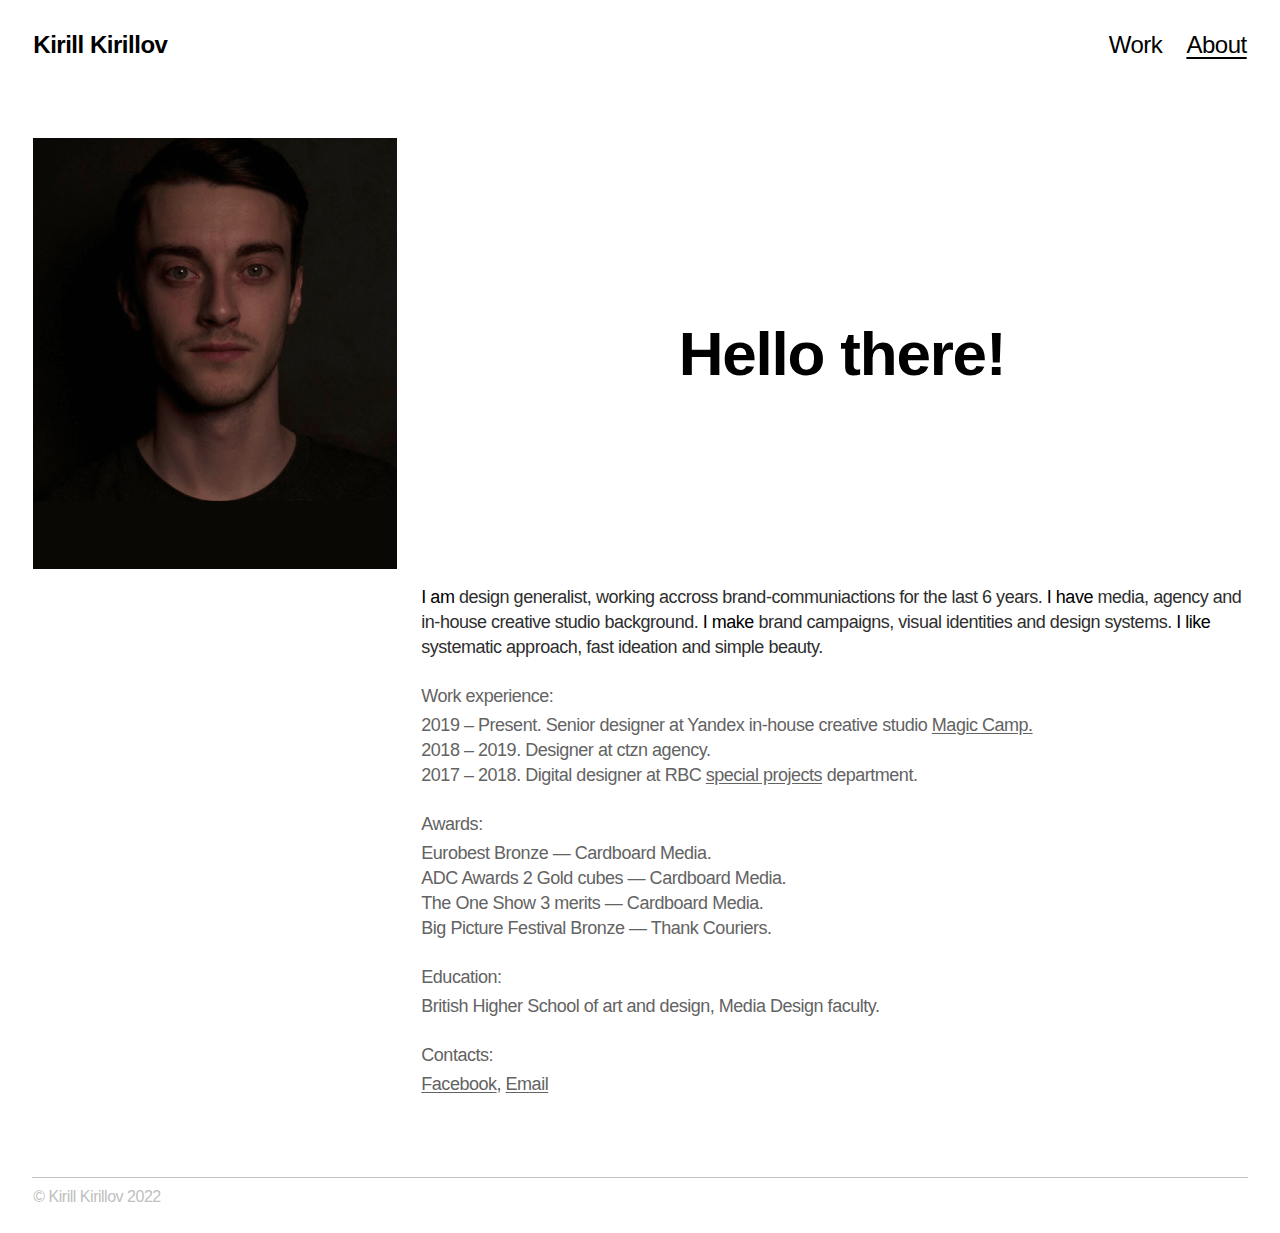
==== about.html @ 8ad7534c "About title fixed" ====
<!DOCTYPE html>
<head>
    <meta charset="UTF-8">
    <meta name="viewport" content="width=device-width, initial-scale=1.0">
    <title>About</title>
    <link rel="stylesheet" href="./style.css">
</head>

<html>
<!--menu-->  
  <div class="menu">  
    <div class="logo">
      <a href="./index.html"><h6>Kirill Kirillov</h6></a>
    </div>
    <ul class="list">
      <li class="work" style="list-style-type: none"><a href="./index.html" id="work">Work</a></li>
      <li class="about" style="list-style-type: none; text-decoration: underline;
      color: black; text-underline-offset: 0.25rem; font-weight: 500;">About</li>
    </ul>
  </div>

<!--content-->
<body>
  <div class="about">
  <div class="about-first">  
    <div class="about-photo">
      <img src="./about/photo.png" alt="Me">
  </div>
    <div class="about-header">
        <h1>Hello there!</h1>
    </div>
  </div>
    <div class="about-text">
        <p class="about-info"><span class="formal">I&nbsp;am</span> design generalist, working accross brand-communiactions for the last 6&nbsp;years. <span class="formal">I&nbsp;have</span> media, agency and in-house creative studio background. <span class="formal">I&nbsp;make</span> brand campaigns, visual identities and design systems. <span class="formal">I&nbsp;like</span> systematic approach, fast ideation and simple beauty.</p>
        <p class="formal-grey">Work experience:</p>
        <p class="about-formal"> 2019 – Present. Senior designer at Yandex in-house creative studio <a class="intext-link" target=”_blank” href="https://wearemagiccamp.com">Magic Camp.</a><br>
          2018 – 2019. Designer at ctzn agency.<br>
          2017 – 2018. Digital designer at RBC <a class="intext-link" target=”_blank” href="https://specialists.ru">special projects</a> department.</p>
        <p class="formal-grey">Awards:</p>
        <p class="about-formal">Eurobest Bronze — Cardboard Media.<br>
          ADC Awards&nbsp;2 Gold cubes — Cardboard Media.<br>
          The One Show 3&nbsp;merits — Cardboard Media.<br>
          Big Picture Festival Bronze — Thank Couriers.</p>
        <p class="formal-grey">Education:</p>
        <p class="about-formal">British Higher School of art and design, Media Design faculty.</p>
        <p class="formal-grey">Contacts:</p>
        <p class="about-formal"><a class="intext-link" target=”_blank” href="https://www.facebook.com/justfingers/">Facebook</a>, <a class="intext-link" href = "mailto: kirillov.k.322@gmail.com">Email</a></p>
    </div>
    <div class="about-photo-mobile">
      <img src="./about/photo.png" alt="me">
  </div>
  </div>
<!--footer-->
<hr color="#C0C0C0" size="0.05rem" width="96%"/>
<footer>
  <div class="footer">
    <h4>© Kirill Kirillov 2022</h4>
  </div>
</footer>
</html>
---- style.css ----
@import url('https://rsms.me/inter/inter.css');
html { font-family: 'Inter', sans-serif; }

html {
  font-size: 16px;
  font-family: Inter, sans-serif;
}
/*menu*/ 
.menu {
  display: flex;
  width: 96%;
  margin: 32px auto 80px auto;
}
.logo {
  display: flex;
  flex-flow: row;
  width: auto;
  height: auto;
}
.list {
  display: flex;
  flex-grow: 3;
  width: auto;
  height: auto;
  justify-content: flex-end;
  margin: auto;
}
.work {
  margin-right: 1.5rem;
}
h6 {
  font-size: 1.5rem;
  line-height: 1.6rem;
  font-weight: 600;
  margin: auto;
  letter-spacing: -0.03rem;
}
a, .work, .about {
  color: black;
  text-decoration: none;
  font-weight: 400;
  font-size: 1.5rem;
  line-height: 1.6rem;
  letter-spacing: -0.03rem;
}
a:hover {
  color: #9B9B9B;
}
/*.in-text {
  font-size: 1.125rem;
  line-height: 1.5625rem;
  color: #2e2e2e;
  letter-spacing: -0.03rem;
  font-weight: 400;
  text-decoration: underline;
}*/
/*first line*/
.first-line {
  display: flex;
  width: 96%;
  position: relative;
  margin: 2.5vw auto;
}
@media screen and (max-width: 1440px) {
  .project-1 img, .project-2 img {
    position: relative;
    height: 456px;
    -o-object-fit:cover;
       object-fit:cover;
    margin-bottom: 5px;
  }
  .project-1 h5, .project-1 .work-type, .project-2 h5, .project-2 .work-type {
    font-size: 1.1rem;
    line-height: 1.45rem;
  }
}
@media screen and (max-width: 1022px) {
   .first-line {
     display: block;
     position: relative;
     max-height: 80%;
   }
   .project-1, .project-2 {
     position: absolute;
     min-width: 100%;
     margin: 0px -15px 36px 0px;
   }
   .project-1 img, .project-2 img {
    min-width: 100%;
    height: 60vw;
    margin-bottom: 6px;
  }
  .menu {
    display: flex;
    width: 96%;
    margin: 24px auto 60px auto;
  }
  .work {
    margin-right: 1.1rem;
  }
  .logo, li {
    font-size: 1.4rem;
  }
}
@media screen and (max-width: 500px) {
  .menu {
    display: flex;
    width: 96%;
    margin: 20px auto 60px auto;
  }
  .work {
    margin-right: 0.9rem;
  }
  .logo {
    display: block;
    width: auto;
    height: auto;
  }
  .list {
    display: flex;
    justify-content: flex-end;
    padding-left: 0;
  }
  .project-1 img, .project-2 img {
    min-width: 100%;
    height: 85vw;
    margin-bottom: 4px;
  }
}
@media screen and (min-width: 2045px) {
  img {
    width: 100%;
    height: auto;
  }
}
/*main*/
.project-1 {
  position: relative;
  max-width: 50%;
  margin-right: 30px;
}
.project-2 {
  position: relative;
  max-width: 50%;
  margin-left: 0px;
}
img {
  max-width: 100%;
  height: auto;
}
h5 {
  font-size: 1.2rem;
  line-height: 1.6rem;
  font-weight: 400;
  color: #505050;
  margin: auto;
  letter-spacing: -0.03rem;
}
.work-type {
  font-size: 1.2rem;
  font-weight: 400;
  color: #c1c1c1;
  letter-spacing: -0.03rem;
}
/*footer*/
hr {
  margin-top: 80px;
}
.footer {
  display: flex;
  overflow: hidden;
  width: 96%;
  margin: auto;
}
h4 {
  font-size: 1rem;
  line-height: 1.4rem;
  font-weight: 400;
  letter-spacing: -0.03rem;
  color: #C0C0C0;
  margin: 0px 0px 16px 0px;
}

/*project*/
/*title*/
.first {
  max-height: 75vh;
  width: 96%;
  margin: auto auto 24px auto;
}
.header h1 {
  max-width: 600px;
  text-align: center;
  margin: 30vh auto 28vh auto;
}
h1 {
  font-size: 3.875rem;
  font-weight: 600;
  line-height: 3.875rem;
  letter-spacing: -0.075rem;
  color: black;
  margin: auto;
}
.info {
  font-size: 1.125rem;
  line-height: 1.5625rem;
  color: #2e2e2e;
  letter-spacing: -0.03rem;
  font-weight: 400;
  width: 60%;
  padding-right: 40px;
}
.role {
  display: flex;
}
.formal {
  width: 40%;
  font-size: 1.125rem;
  line-height: 1.5625rem;
  font-weight: 500;
  color: #000000;
  letter-spacing: -0.03rem;
}
.name {
  color: #2e2e2e;
  font-weight: 400;
}
@media screen and (max-width: 1022px) {
  .first {
    display: block;
    min-height: 100%;
    max-height: 100%;
  }
  .header {
    text-align: left;
    display: flex;
    flex-direction: column;
  }
  .header h1 {
    text-align: center;
    margin: 18vh auto 20vh auto;
  } 
  h1 {
    font-size: 3rem;
    font-weight: 600;
    line-height: 2.5rem;
    letter-spacing: -0.1rem;
    text-align: center;
    color: black;
    width: 96%;
    margin-bottom: 32%;
    }
  .info {
    font-size: 1.125rem;
    line-height: 1.5625rem;
    width: 100%;
    text-align: left;
    margin-bottom: 20px;
    padding-right: 0px;
    }
  .formal {
    font-size: 1.125rem;
    line-height: 1.5625rem;
    margin: auto auto 48px auto;
    text-align: left;
    max-width: 100%;
    min-width: 100%;
  }
  .role {
    font-size: 1.125rem;
    line-height: 1.5625rem;
    width: 100%;
    display: block;
    margin: auto;
  }
  .case-columns {
    display: flex;
    flex-direction: column;
    width: 96%;
    margin: auto;
  }
  .case-columns-1 {
    min-width: 100%;
    margin: auto auto 2vw auto;
  }
  .case-columns-2 {
    min-width: 100%;
    margin: auto;
  }
  .column-img {
    max-width: 100%;
    margin: auto;
  }
  .previous h2{
    margin: 10vw auto 24px auto;
  }
}
/*img*/
.background {
  background-color:black;
  border: 8px solid black;
  width: 100%;
  margin-left: -8px;
  overflow-x: hidden;
}
.case {
  width: 96%;
  display: block;
  margin: 2vw auto;
  font-size: 0;
}
video {
  width: 100%;
}
.row-img {
  margin: auto;
}
.case-columns {
  display: flex;
  width: 96%;
  margin: 2vw auto;
}
.case-columns-1 {
  position: relative;
  max-width: 50%;
  margin-right: 2vw;
}
.case-columns-2 {
  position: relative;
  max-width: 50%;
}
.column-img {
  max-width: 100%;
  display: block;
  margin: auto;
}
.caption {
  font-size: 1rem;
  line-height: 1.25rem;
  margin: 0.5vw auto auto auto;
  letter-spacing: -0.02rem;
  color: #999999;
}
.case-text img {
  margin-bottom: 25vw;
}
.previous {
  display: block;
  width: 96%;
  margin: 120px auto auto;
}
h2 {
  font-size: 2rem;
  font-weight: 500;
  letter-spacing: -0.05rem;
  margin: 10vw auto auto auto;
}
@media screen and (max-width: 1022px) {
  .caption {
    margin: 0.5vw auto auto auto;
  }
}
@media screen and (max-width: 600px) {
  h1 {
    font-size: 2.5rem;
  }
  .caption {
    font-size: 1rem;
    line-height: 1.25rem;
    font-weight: 400;
    margin: 1.2vw auto auto auto;
  }
  .case-columns {
    display: flex;
    width: 96%;
    margin: 5vw auto;
  }
  .case-columns-1 {
    margin: auto auto 5vw auto;
  }
  .case {
    margin: 5vw auto;
  }
}
/*link*/
.card-link:hover h5 {
  color: black;
  transition-duration: 300ms;
  -webkit-animation-timing-function: ease-in-out;
          animation-timing-function: ease-in-out;
  }
.card-link:hover .work-type {
    color: #aaaaaa;
    transition-duration: 300ms;
    -webkit-animation-timing-function: ease-in-out;
            animation-timing-function: ease-in-out;
}
/*about*/
.about-first {
  width: 96%;
  display: flex;
  margin: auto
}
.about-photo {
  display: block;
  max-width: 30%;
  padding-right: 40px;
  line-height: 0px;
}
.about-header {
  display: block;
  max-width: 70%;
  margin: auto;
}
.about-header h1 {
  max-width: 800px;
  text-align: center;
  margin: auto;
}
.about-text {
  width: 96%;
  display: block;
  margin: auto;
  padding-top: 16px;
}
.about-info {
  max-width: 70%;
  margin: auto auto auto 30%;
  padding-left: 24px;
  font-size: 1.125rem;
  line-height: 1.5625rem;
  color: #2e2e2e;
  letter-spacing: -0.03rem;
  font-weight: 400;
}
.about-formal {
  max-width: 70%;
  margin: auto auto auto 30%;
  padding-left: 24px;
  font-size: 1.125rem;
  line-height: 1.5625rem;
  color: #636363;
  letter-spacing: -0.03rem;
  font-weight: 400;
}
.formal-grey {
  max-width: 70%;
  margin: auto auto auto 30%;
  padding-left: 24px;
  padding-top: 24px;
  padding-bottom: 4px;
  font-size: 1.125rem;
  line-height: 1.5625rem;
  font-weight: 500;
  color: #636363;
  letter-spacing: -0.03rem;
}
.intext-link {
  font-size: 1.125rem;
  line-height: 1.5625rem;
  color: #636363;
  letter-spacing: -0.03rem;
  font-weight: 400;
  text-decoration: underline;
  text-underline-offset: 0.1rem;
}
.about-photo-mobile {
  display: none;
}
@media screen and (max-width: 1022px) {
  .about-header h1 {
    width: 400px;
  }
}
@media screen and (max-width: 1022px) {
  .about-first {
    display: flex;
    margin: auto;
    width: 96%;
  }
  .about-photo {
    max-width: 40%;
    padding-right: 24px;
  }
  .about-header {
    display: block;
    margin: auto;
  }
  .about-header h1 {
    max-width: 300px;
    text-align: center;
    margin: auto;
  }
  .about-info, .about-formal, .formal-grey {
    max-width: 100%;
    margin: auto;
    padding-left: 0px;
  }
}
@media screen and (max-width: 750px) {
  .about-first {
    flex-direction: column;
    margin: auto;
    width: 96%;
  }
  .about-photo {
    display: none;
  }
  .about-photo-mobile {
    display: block;
    max-width: 96%;
    margin: auto;
    padding-top: 32px;
  }
  .about-text {
    padding-top: 0px;
  }
  .about-header {
    display: block;
    max-width: 100%;
    margin: 18vh auto 20vh auto;
    order: 0;
    padding-bottom: 18px;
  }
  .about-header h1 {
    text-align: center;
    width: 300px;
    margin: 0%;
  }
  .about-info, .about-formal, .formal-grey {
    max-width: 100%;
    margin: auto;
    padding-left: 0px;
  }
}
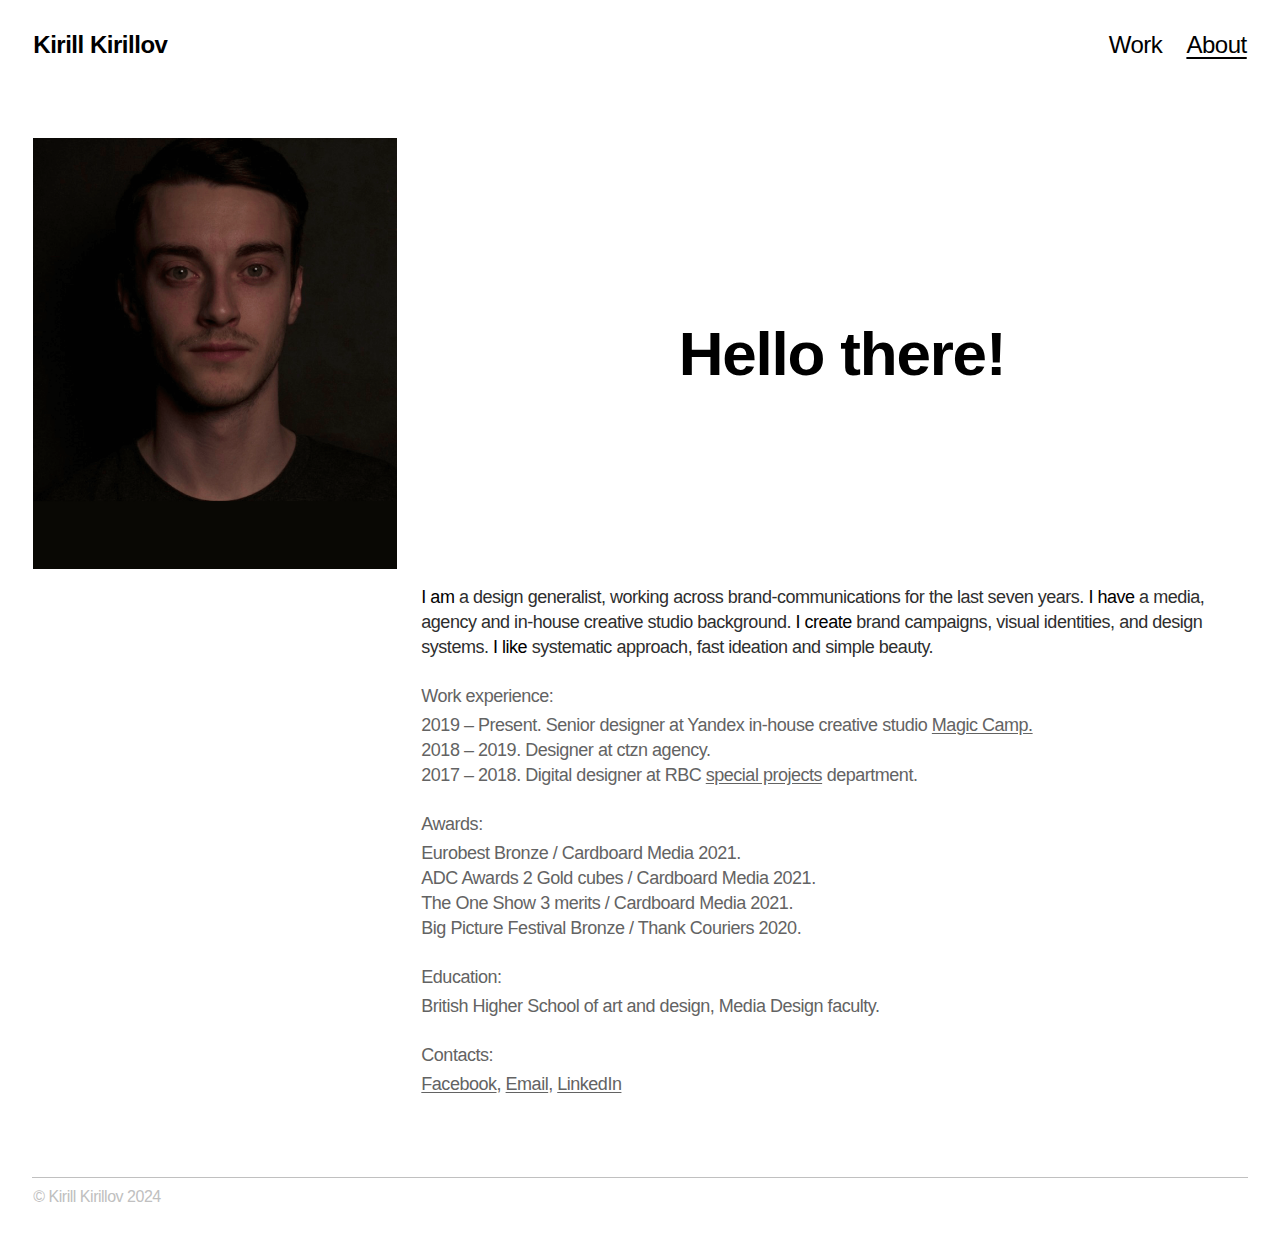
==== commit 995dbfe2: "Typo fixed on about page" ====
--- a/about.html
+++ b/about.html
@@ -2,7 +2,7 @@
 <head>
     <meta charset="UTF-8">
     <meta name="viewport" content="width=device-width, initial-scale=1.0">
-    <title>About</title>
+    <title>About • Kirill Kirillov</title>
     <link rel="stylesheet" href="./style.css">
 </head>
 
@@ -10,10 +10,10 @@
 <!--menu-->  
   <div class="menu">  
     <div class="logo">
-      <a href="./index.html"><h6>Kirill Kirillov</h6></a>
+      <a href="https://kirill-k.com"><h6>Kirill Kirillov</h6></a>
     </div>
     <ul class="list">
-      <li class="work" style="list-style-type: none"><a href="./index.html" id="work">Work</a></li>
+      <li class="work" style="list-style-type: none"><a href="https://kirill-k.com" id="work">Work</a></li>
       <li class="about" style="list-style-type: none; text-decoration: underline;
       color: black; text-underline-offset: 0.25rem; font-weight: 500;">About</li>
     </ul>
@@ -31,20 +31,20 @@
     </div>
   </div>
     <div class="about-text">
-        <p class="about-info"><span class="formal">I&nbsp;am</span> design generalist, working accross brand-communiactions for the last 6&nbsp;years. <span class="formal">I&nbsp;have</span> media, agency and in-house creative studio background. <span class="formal">I&nbsp;make</span> brand campaigns, visual identities and design systems. <span class="formal">I&nbsp;like</span> systematic approach, fast ideation and simple beauty.</p>
+        <p class="about-info"><span class="formal">I&nbsp;am</span> a&nbsp;design generalist, working across brand-communications for the last seven&nbsp;years. <span class="formal">I&nbsp;have</span> a&nbsp;media, agency and in-house creative studio background. <span class="formal">I&nbsp;create</span> brand campaigns, visual identities, and design systems. <span class="formal">I&nbsp;like</span> systematic approach, fast ideation and simple beauty.</p>
         <p class="formal-grey">Work experience:</p>
         <p class="about-formal"> 2019 – Present. Senior designer at Yandex in-house creative studio <a class="intext-link" target=”_blank” href="https://wearemagiccamp.com">Magic Camp.</a><br>
           2018 – 2019. Designer at ctzn agency.<br>
           2017 – 2018. Digital designer at RBC <a class="intext-link" target=”_blank” href="https://specialists.ru">special projects</a> department.</p>
         <p class="formal-grey">Awards:</p>
-        <p class="about-formal">Eurobest Bronze — Cardboard Media.<br>
-          ADC Awards&nbsp;2 Gold cubes — Cardboard Media.<br>
-          The One Show 3&nbsp;merits — Cardboard Media.<br>
-          Big Picture Festival Bronze — Thank Couriers.</p>
+        <p class="about-formal">Eurobest Bronze / Cardboard Media 2021.<br>
+          ADC Awards&nbsp;2 Gold cubes / Cardboard Media 2021.<br>
+          The One Show 3&nbsp;merits / Cardboard Media 2021.<br>
+          Big Picture Festival Bronze / Thank Couriers 2020.</p>
         <p class="formal-grey">Education:</p>
         <p class="about-formal">British Higher School of art and design, Media Design faculty.</p>
         <p class="formal-grey">Contacts:</p>
-        <p class="about-formal"><a class="intext-link" target=”_blank” href="https://www.facebook.com/justfingers/">Facebook</a>, <a class="intext-link" href = "mailto: kirillov.k.322@gmail.com">Email</a></p>
+        <p class="about-formal"><a class="intext-link" target=”_blank” href="https://www.facebook.com/justfingers/">Facebook</a>, <a class="intext-link" href = "mailto: kirillov.k.322@gmail.com">Email</a>, <a class="intext-link" target=”_blank” href = "https://linkedin.com/in/kirill-kirillov-64566a90">LinkedIn</a></p>
     </div>
     <div class="about-photo-mobile">
       <img src="./about/photo.png" alt="me">
@@ -54,7 +54,7 @@
 <hr color="#C0C0C0" size="0.05rem" width="96%"/>
 <footer>
   <div class="footer">
-    <h4>© Kirill Kirillov 2022</h4>
+    <h4>© Kirill Kirillov 2024</h4>
   </div>
 </footer>
 </html>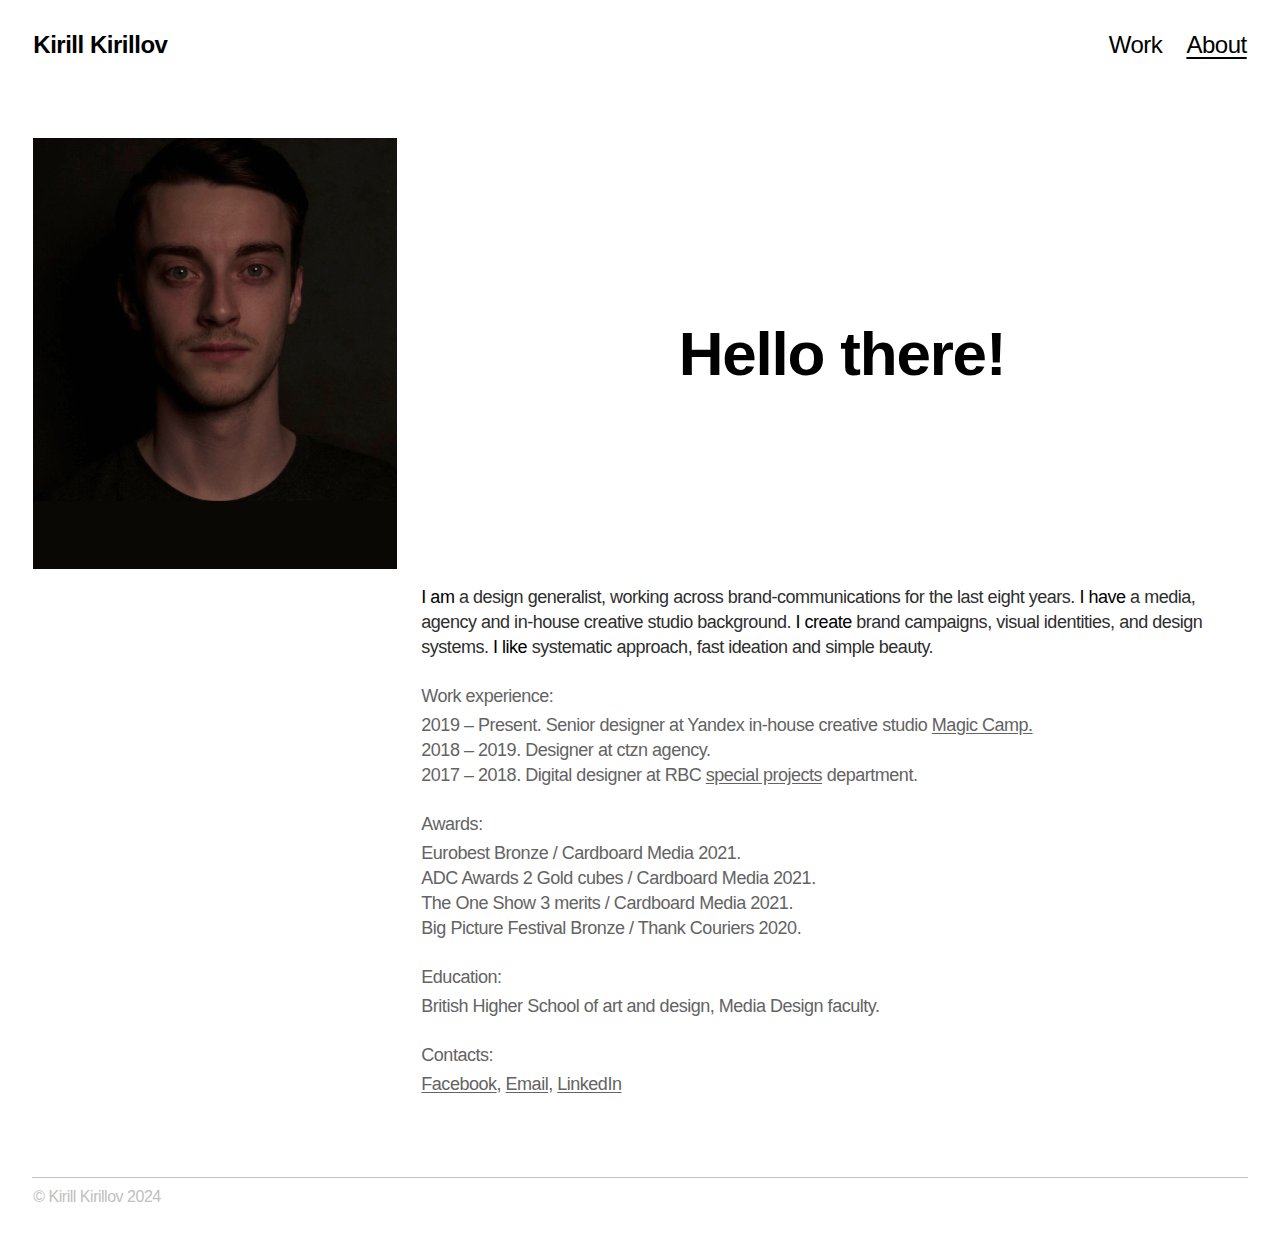
==== commit 2bf6c5ea: "Years of experience have changed" ====
--- a/about.html
+++ b/about.html
@@ -31,7 +31,7 @@
     </div>
   </div>
     <div class="about-text">
-        <p class="about-info"><span class="formal">I&nbsp;am</span> a&nbsp;design generalist, working across brand-communications for the last seven&nbsp;years. <span class="formal">I&nbsp;have</span> a&nbsp;media, agency and in-house creative studio background. <span class="formal">I&nbsp;create</span> brand campaigns, visual identities, and design systems. <span class="formal">I&nbsp;like</span> systematic approach, fast ideation and simple beauty.</p>
+        <p class="about-info"><span class="formal">I&nbsp;am</span> a&nbsp;design generalist, working across brand-communications for the last eight&nbsp;years. <span class="formal">I&nbsp;have</span> a&nbsp;media, agency and in-house creative studio background. <span class="formal">I&nbsp;create</span> brand campaigns, visual identities, and design systems. <span class="formal">I&nbsp;like</span> systematic approach, fast ideation and simple beauty.</p>
         <p class="formal-grey">Work experience:</p>
         <p class="about-formal"> 2019 – Present. Senior designer at Yandex in-house creative studio <a class="intext-link" target=”_blank” href="https://wearemagiccamp.com">Magic Camp.</a><br>
           2018 – 2019. Designer at ctzn agency.<br>
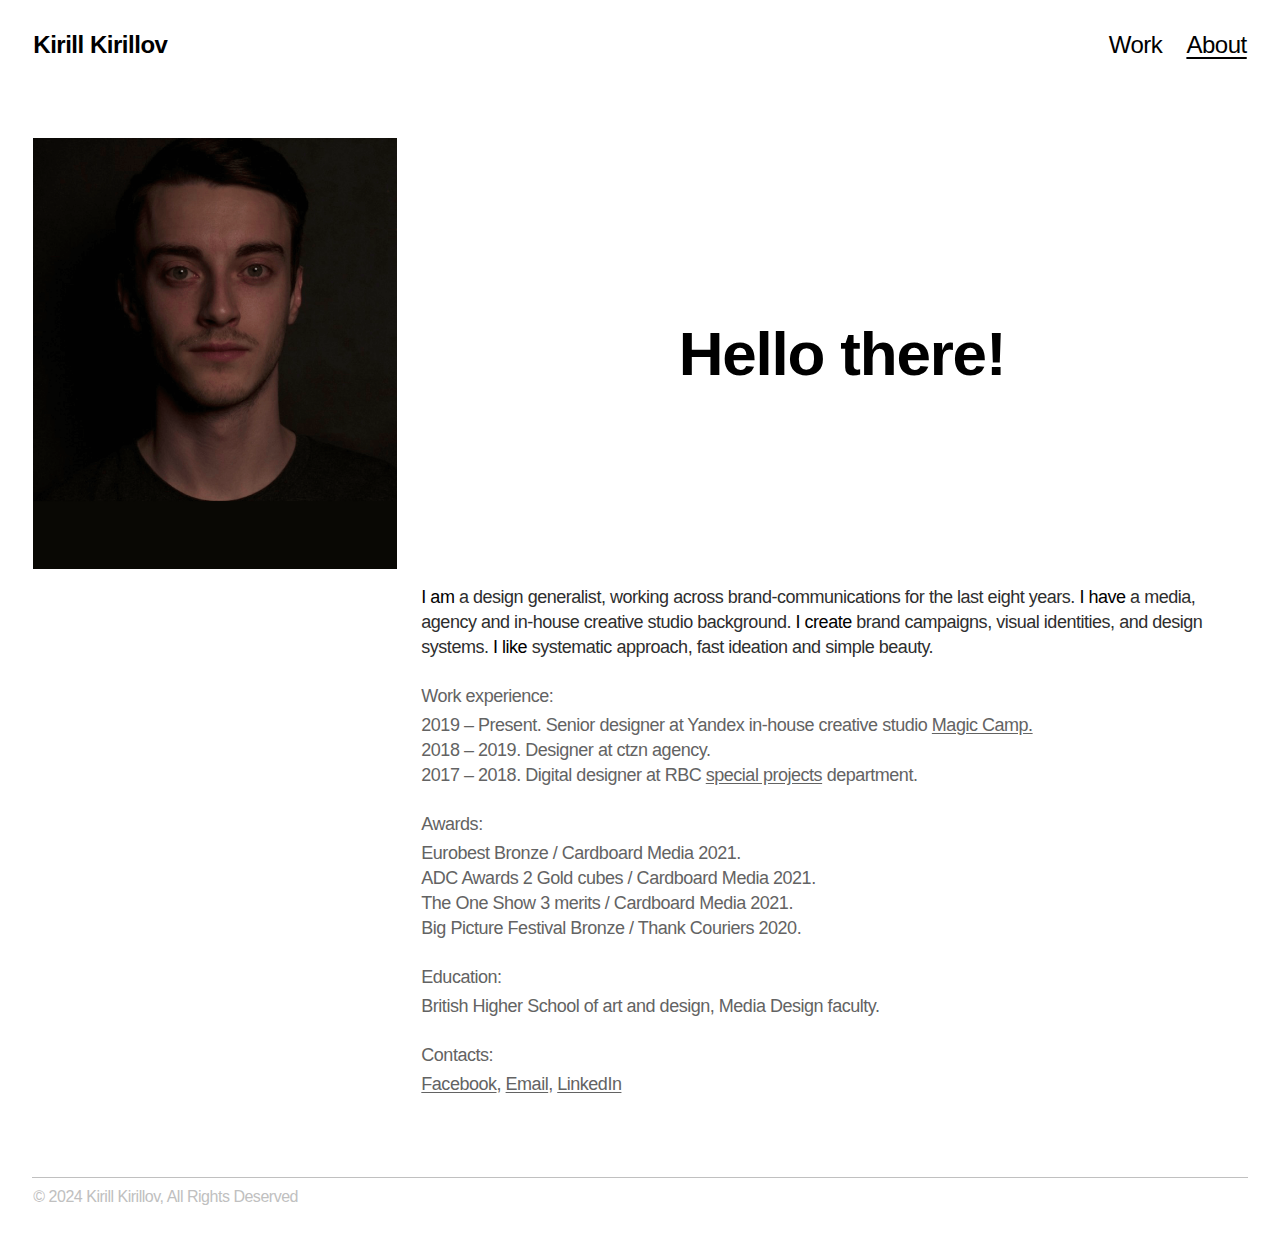
==== commit 3505f615: "All Rights Deserved added" ====
--- a/about.html
+++ b/about.html
@@ -54,7 +54,7 @@
 <hr color="#C0C0C0" size="0.05rem" width="96%"/>
 <footer>
   <div class="footer">
-    <h4>© Kirill Kirillov 2024</h4>
+    <h4>© 2024 Kirill Kirillov, All Rights Deserved </h4>
   </div>
 </footer>
 </html>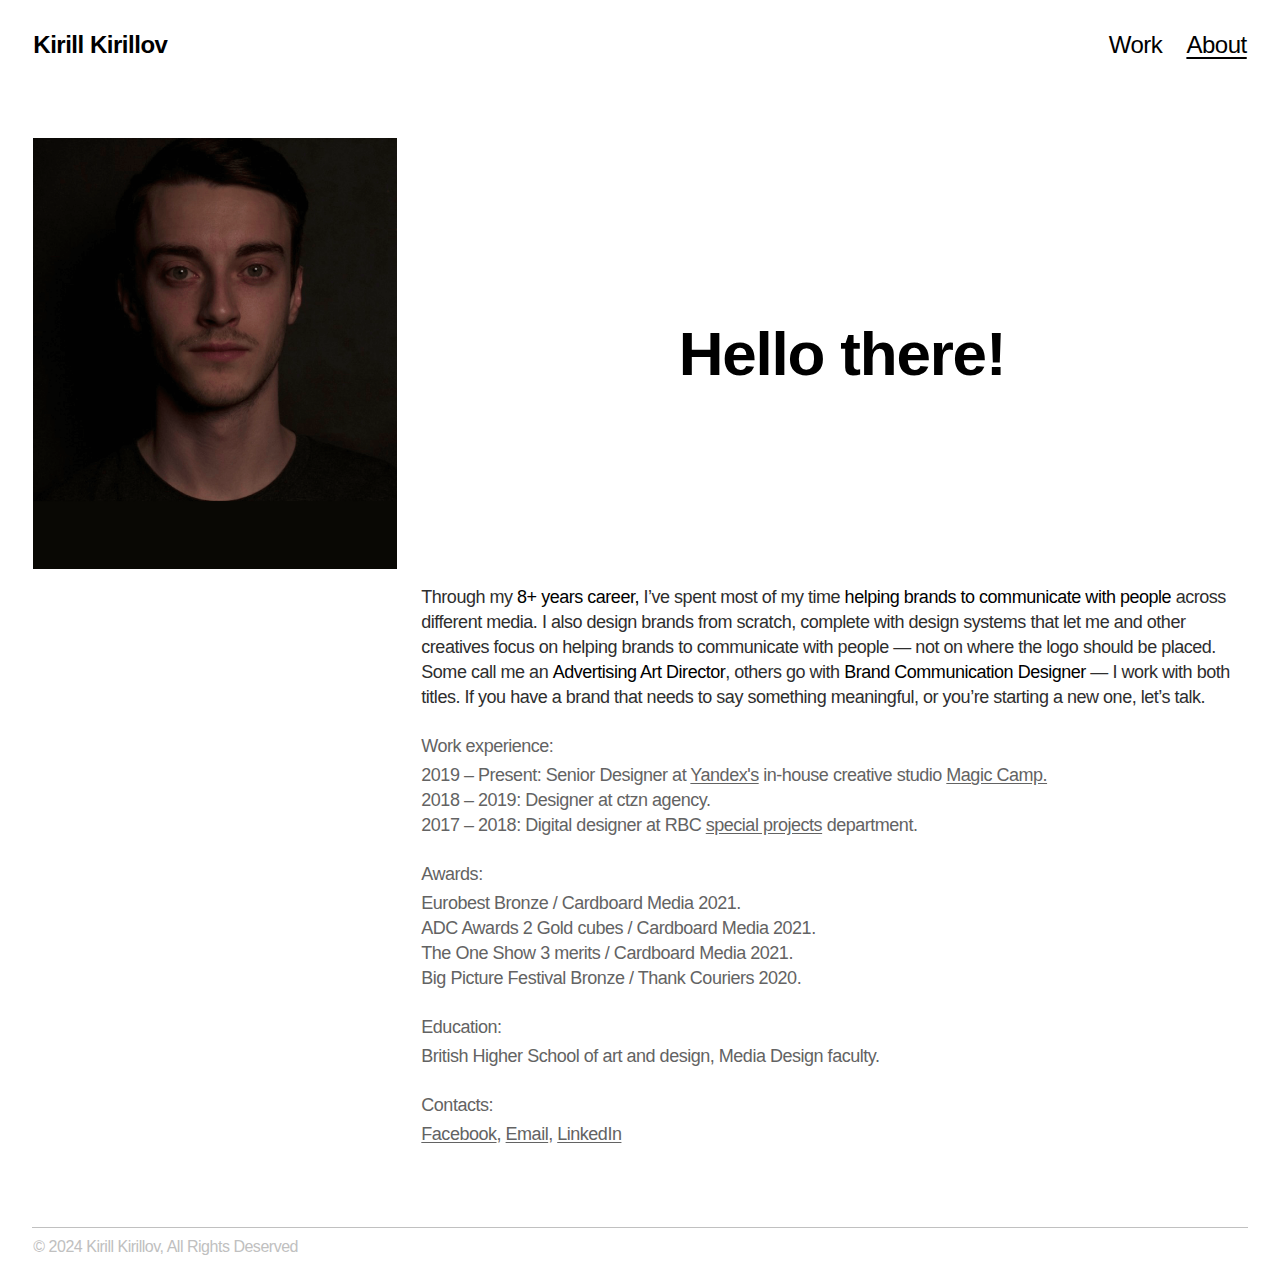
==== commit 43b9bbd3: "About page text changed" ====
--- a/about.html
+++ b/about.html
@@ -31,11 +31,11 @@
     </div>
   </div>
     <div class="about-text">
-        <p class="about-info"><span class="formal">I&nbsp;am</span> a&nbsp;design generalist, working across brand-communications for the last eight&nbsp;years. <span class="formal">I&nbsp;have</span> a&nbsp;media, agency and in-house creative studio background. <span class="formal">I&nbsp;create</span> brand campaigns, visual identities, and design systems. <span class="formal">I&nbsp;like</span> systematic approach, fast ideation and simple beauty.</p>
+        <p class="about-info">Through my&nbsp;<span class="formal">8+&nbsp;years career,</span> I&rsquo;ve spent most of&nbsp;my&nbsp;time <span class="formal">helping brands to&nbsp;communicate with people</span> across different media. I&nbsp;also design brands from scratch, complete with design systems that let me&nbsp;and other creatives focus on&nbsp;helping brands to&nbsp;communicate with people&nbsp;&mdash; not on&nbsp;where the logo should be&nbsp;placed. Some call me&nbsp;an&nbsp;<span class="formal">Advertising Art Director</span>, others go&nbsp;with <span class="formal">Brand Communication Designer</span>&nbsp;&mdash; I&nbsp;work with both titles. If&nbsp;you have a&nbsp;brand that needs to&nbsp;say something meaningful, or&nbsp;you&rsquo;re starting a&nbsp;new one, let&rsquo;s talk.
         <p class="formal-grey">Work experience:</p>
-        <p class="about-formal"> 2019 – Present. Senior designer at Yandex in-house creative studio <a class="intext-link" target=”_blank” href="https://wearemagiccamp.com">Magic Camp.</a><br>
-          2018 – 2019. Designer at ctzn agency.<br>
-          2017 – 2018. Digital designer at RBC <a class="intext-link" target=”_blank” href="https://specialists.ru">special projects</a> department.</p>
+        <p class="about-formal"> 2019 – Present: Senior Designer at <a class="intext-link" target=”_blank” href="https://yandex.com/company/">Yandex's</a> in-house creative studio <a class="intext-link" target=”_blank” href="https://wearemagiccamp.com">Magic Camp.</a><br>
+          2018 – 2019: Designer at ctzn agency.<br>
+          2017 – 2018: Digital designer at RBC <a class="intext-link" target=”_blank” href="https://specialists.ru">special projects</a> department.</p>
         <p class="formal-grey">Awards:</p>
         <p class="about-formal">Eurobest Bronze / Cardboard Media 2021.<br>
           ADC Awards&nbsp;2 Gold cubes / Cardboard Media 2021.<br>
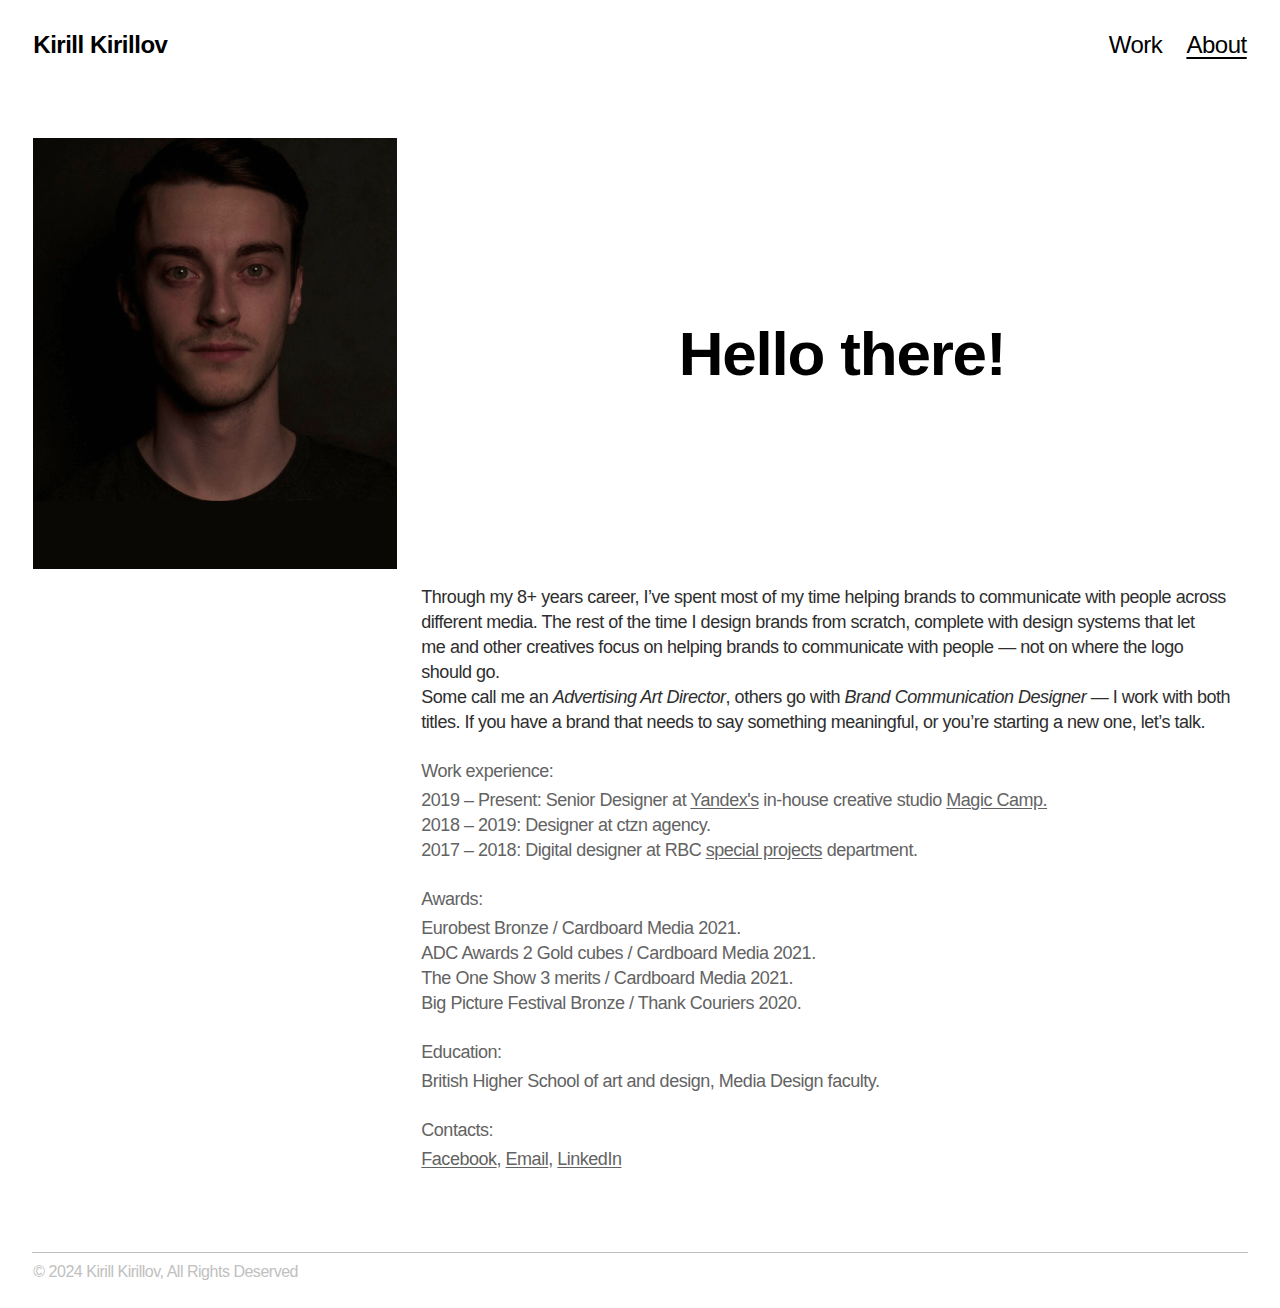
==== commit 1ff41bb4: "About page text changed" ====
--- a/about.html
+++ b/about.html
@@ -31,7 +31,7 @@
     </div>
   </div>
     <div class="about-text">
-        <p class="about-info">Through my&nbsp;<span class="formal">8+&nbsp;years career,</span> I&rsquo;ve spent most of&nbsp;my&nbsp;time <span class="formal">helping brands to&nbsp;communicate with people</span> across different media. I&nbsp;also design brands from scratch, complete with design systems that let me&nbsp;and other creatives focus on&nbsp;helping brands to&nbsp;communicate with people&nbsp;&mdash; not on&nbsp;where the logo should be&nbsp;placed. Some call me&nbsp;an&nbsp;<span class="formal">Advertising Art Director</span>, others go&nbsp;with <span class="formal">Brand Communication Designer</span>&nbsp;&mdash; I&nbsp;work with both titles. If&nbsp;you have a&nbsp;brand that needs to&nbsp;say something meaningful, or&nbsp;you&rsquo;re starting a&nbsp;new one, let&rsquo;s talk.
+        <p class="about-info">Through my&nbsp;8+&nbsp;years career, I&rsquo;ve spent most of&nbsp;my&nbsp;time helping brands to&nbsp;communicate with people across different media. The rest of&nbsp;the time&nbsp;I design brands from scratch, complete with design systems that let me&nbsp;and other creatives focus on&nbsp;helping brands to&nbsp;communicate with people&nbsp;&mdash; not on&nbsp;where the logo should&nbsp;go.</p> <p class="about-info">Some call me&nbsp;an&nbsp;<i>Advertising Art Director</i>, others go&nbsp;with <i>Brand Communication Designer</i>&nbsp;&mdash; I&nbsp;work with both titles. If&nbsp;you have a&nbsp;brand that needs to&nbsp;say something meaningful, or&nbsp;you&rsquo;re starting a&nbsp;new one, let&rsquo;s talk.</p>
         <p class="formal-grey">Work experience:</p>
         <p class="about-formal"> 2019 – Present: Senior Designer at <a class="intext-link" target=”_blank” href="https://yandex.com/company/">Yandex's</a> in-house creative studio <a class="intext-link" target=”_blank” href="https://wearemagiccamp.com">Magic Camp.</a><br>
           2018 – 2019: Designer at ctzn agency.<br>
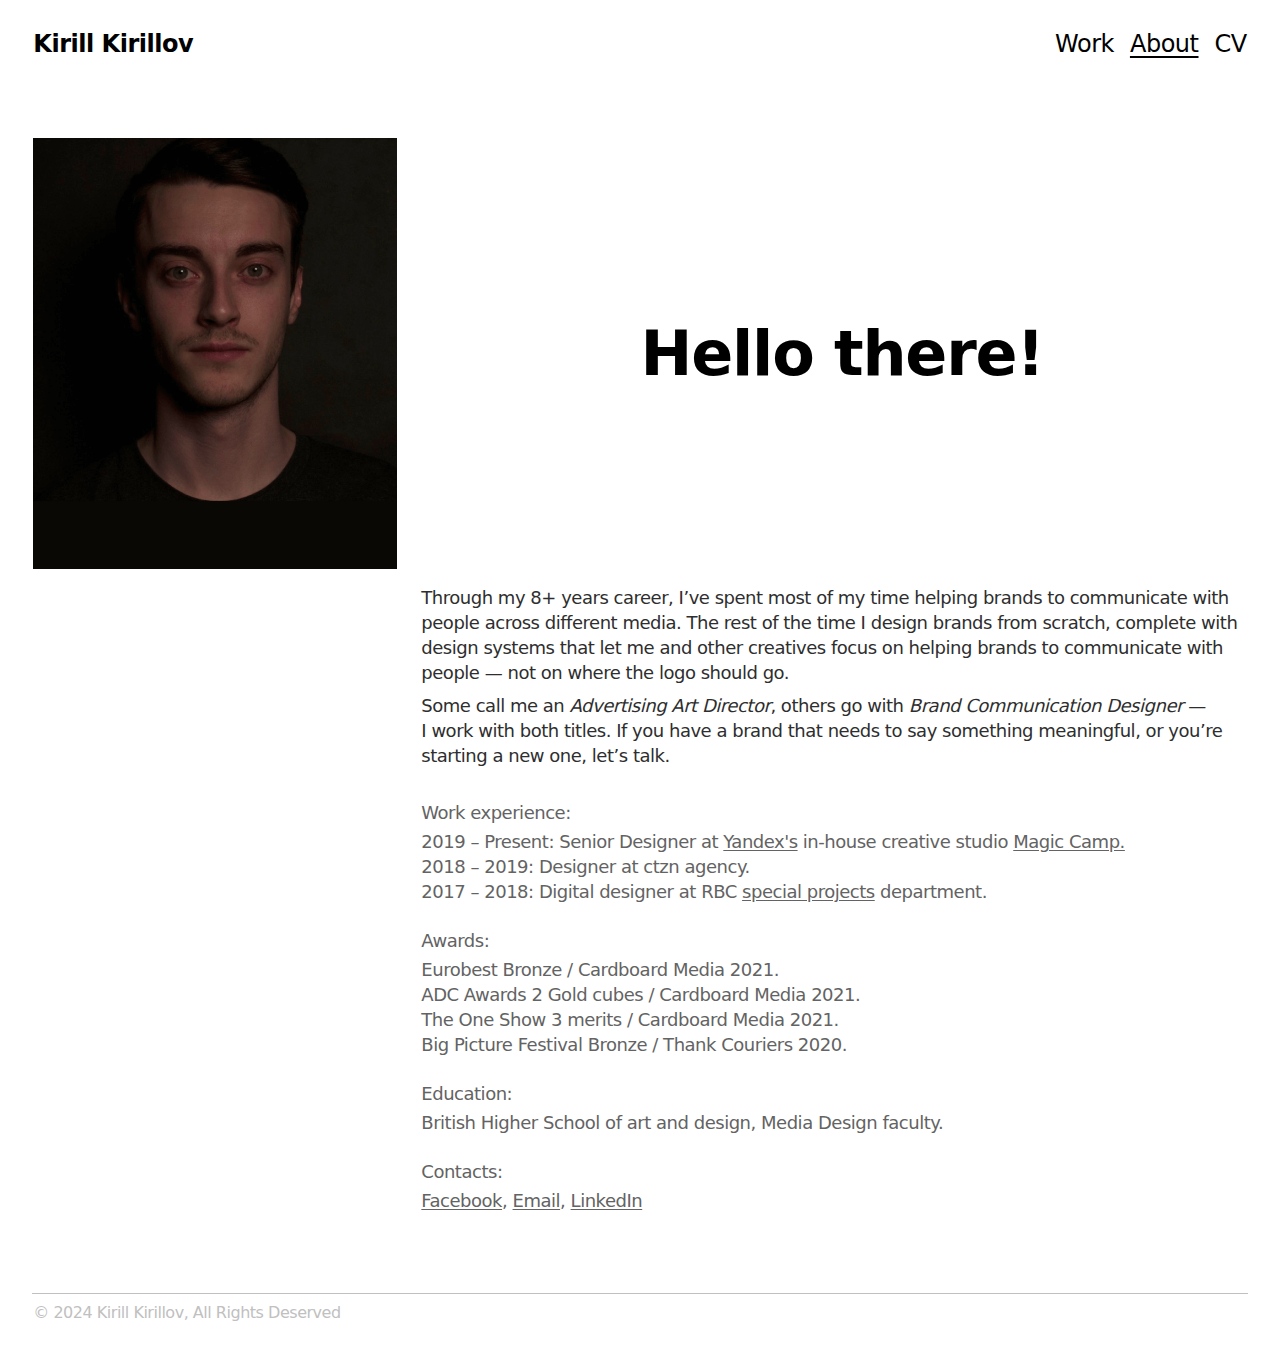
==== commit f4a8ee41: "CV added" ====
--- a/about.html
+++ b/about.html
@@ -16,6 +16,7 @@
       <li class="work" style="list-style-type: none"><a href="https://kirill-k.com" id="work">Work</a></li>
       <li class="about" style="list-style-type: none; text-decoration: underline;
       color: black; text-underline-offset: 0.25rem; font-weight: 500;">About</li>
+      <li class="CV" style="list-style-type: none;"><a href="https://drive.google.com/file/d/12nTX0jCwgMtki9LpaQpXJ-VzfFQsBb8d/view">CV</a></li>
     </ul>
   </div>
 
--- a/style.css
+++ b/style.css
@@ -1,9 +1,10 @@
-@import url('https://rsms.me/inter/inter.css');
-html { font-family: 'Inter', sans-serif; }
+/*@import url('https://rsms.me/inter/inter.css');
+html { font-family: 'Inter', sans-serif; }*/
+html { font-family: -apple-system, system-ui, BlinkMacSystemFont, "Segoe UI", Roboto , "Helvetica Neue" , Arial , sans-serif; }
 
 html {
   font-size: 16px;
-  font-family: Inter, sans-serif;
+  /*font-family: Inter, sans-serif;*/
 }
 /*menu*/ 
 .menu {
@@ -26,7 +27,10 @@
   margin: auto;
 }
 .work {
-  margin-right: 1.5rem;
+  margin-right: 1rem;
+}
+.CV {
+    margin-left: 1rem;
 }
 h6 {
   font-size: 1.5rem;
@@ -432,6 +436,7 @@
   color: #2e2e2e;
   letter-spacing: -0.03rem;
   font-weight: 400;
+  margin-bottom: 0.5rem
 }
 .about-formal {
   max-width: 70%;
@@ -496,6 +501,9 @@
     margin: auto;
     padding-left: 0px;
   }
+  .about-info {
+    margin-bottom: 0.5rem
+  }
 }
 @media screen and (max-width: 750px) {
   .about-first {
@@ -532,4 +540,7 @@
     margin: auto;
     padding-left: 0px;
   }
+  .about-info {
+    margin-bottom: 0.5rem
+  }
 }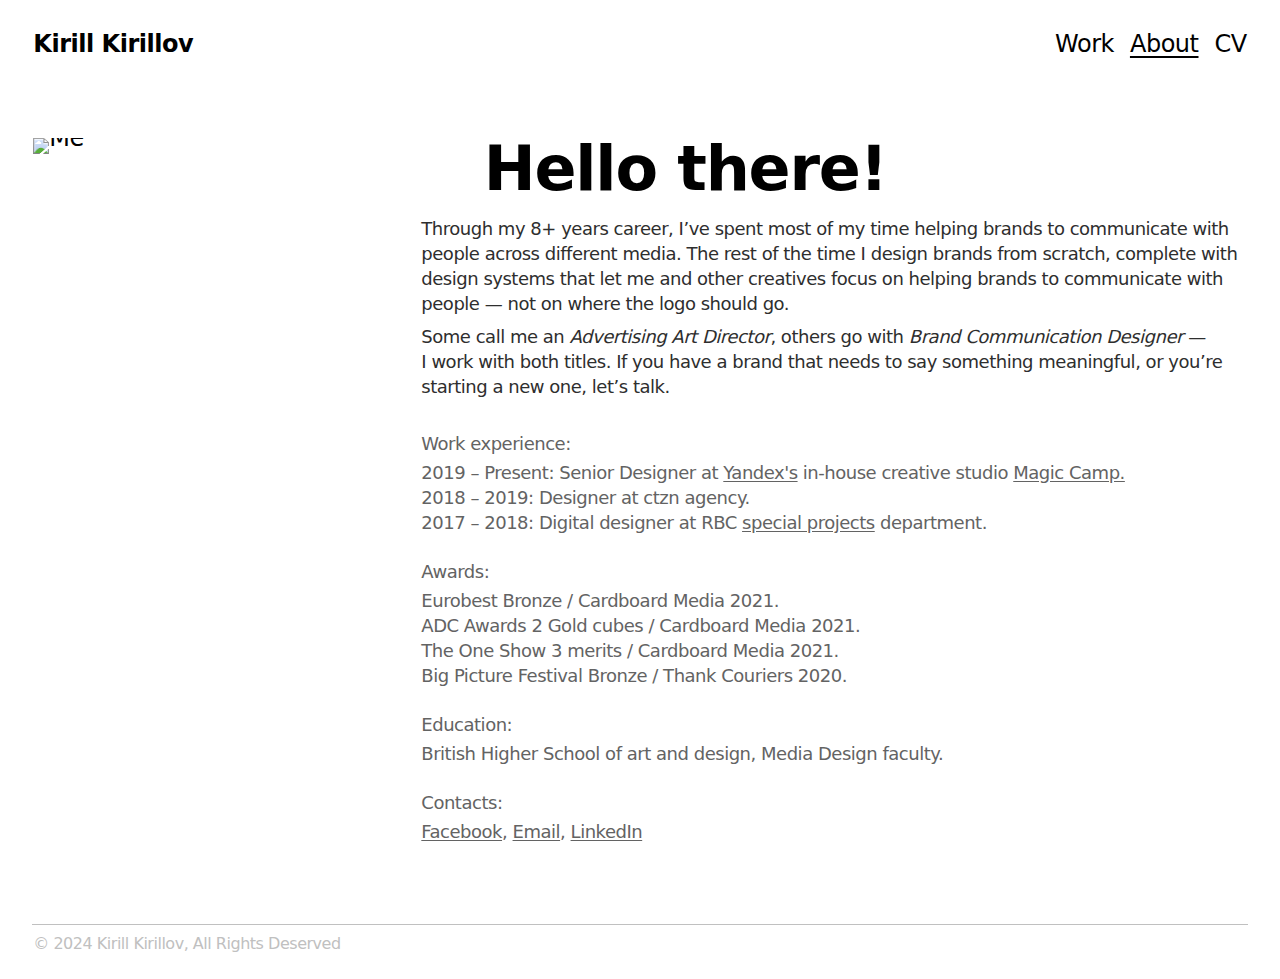
==== commit 8eb088c6: "about mobile photo fixed" ====
--- a/about.html
+++ b/about.html
@@ -16,7 +16,7 @@
       <li class="work" style="list-style-type: none"><a href="https://kirill-k.com" id="work">Work</a></li>
       <li class="about" style="list-style-type: none; text-decoration: underline;
       color: black; text-underline-offset: 0.25rem; font-weight: 500;">About</li>
-      <li class="CV" style="list-style-type: none;"><a href="https://drive.google.com/file/d/12nTX0jCwgMtki9LpaQpXJ-VzfFQsBb8d/view">CV</a></li>
+      <li class="CV" style="list-style-type: none;"><a href="https://drive.google.com/file/d/12nTX0jCwgMtki9LpaQpXJ-VzfFQsBb8d/view" target="_blank">CV</a></li>
     </ul>
   </div>
 
@@ -25,7 +25,7 @@
   <div class="about">
   <div class="about-first">  
     <div class="about-photo">
-      <img src="./about/photo.png" alt="Me">
+      <img src="./about/photo.jpg" alt="Me">
   </div>
     <div class="about-header">
         <h1>Hello there!</h1>
@@ -48,7 +48,7 @@
         <p class="about-formal"><a class="intext-link" target=”_blank” href="https://www.facebook.com/justfingers/">Facebook</a>, <a class="intext-link" href = "mailto: kirillov.k.322@gmail.com">Email</a>, <a class="intext-link" target=”_blank” href = "https://linkedin.com/in/kirill-kirillov-64566a90">LinkedIn</a></p>
     </div>
     <div class="about-photo-mobile">
-      <img src="./about/photo.png" alt="me">
+      <img src="./about/photo.jpg" alt="me">
   </div>
   </div>
 <!--footer-->
